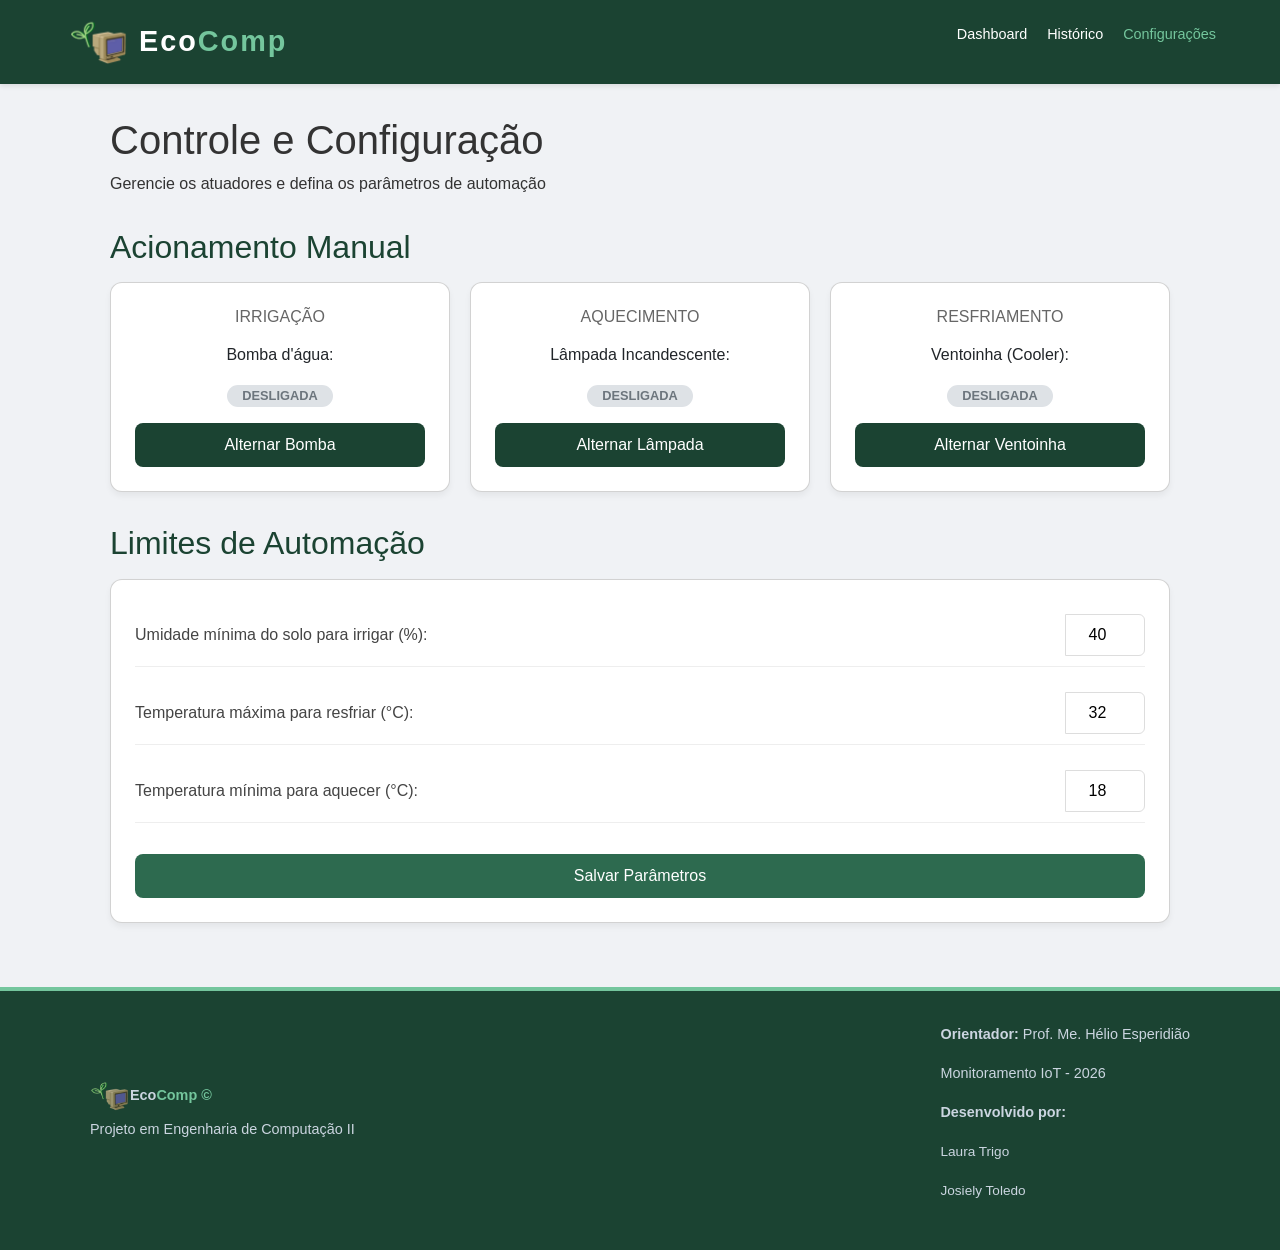
==== config.html @ d6438c7d "projeto completo no GitHub" ====
<!DOCTYPE html>
<html lang="pt-br">
<head>
    <meta charset="UTF-8">
    <meta name="viewport" content="width=device-width, initial-scale=1.0">
    <title>EcoComp | Configurações</title>
    <link rel="icon" type="image/png" href="img/logo.png"> <!-- favicon do site -->    
    <link href="https://cdn.jsdelivr.net/npm/bootstrap@5.3.0/dist/css/bootstrap.min.css" rel="stylesheet">
    <link rel="stylesheet" href="style.css">
</head>
<body>

    <nav class="navbar">
        <a href="index.html" class="logo-link">
            <div class="logo-container">
                <img src="img/logo.png" alt="Logo EcoComp" class="logo-img">
                <div class="logo">Eco<span>Comp</span></div>
            </div>
        </a>

        <ul class="nav-links">
            <li><a href="index.html">Dashboard</a></li>
            <li><a href="historico.html">Histórico</a></li>
            <li><a href="config.html" class="active">Configurações</a></li>
        </ul>
    </nav>

    <main class="container">
        <header class="header-main">
            <h1>Controle e Configuração</h1>
            <p>Gerencie os atuadores e defina os parâmetros de automação</p>
        </header>

        <h2 style="margin-bottom: 1rem; color: #1b4332;">Acionamento Manual</h2>
        <section class="grid-cards">
            
            <div class="card">
                <h3>Irrigação</h3>
                <div class="status-bomba">
                    <p>Bomba d'água:</p>
                    <span id="status-bomba" class="badge off">DESLIGADA</span>
                </div>
                <button class="btn-manual" onclick="toggleDispositivo('bomba')">Alternar Bomba</button>
            </div>

            <div class="card">
                <h3>Aquecimento</h3>
                <div class="status-bomba">
                    <p>Lâmpada Incandescente:</p>
                    <span id="status-lampada" class="badge off">DESLIGADA</span>
                </div>
                <button class="btn-manual" onclick="toggleDispositivo('lampada')">Alternar Lâmpada</button>
            </div>

            <div class="card">
                <h3>Resfriamento</h3>
                <div class="status-bomba">
                    <p>Ventoinha (Cooler):</p>
                    <span id="status-ventoinha" class="badge off">DESLIGADA</span>
                </div>
                <button class="btn-manual" onclick="toggleDispositivo('ventoinha')">Alternar Ventoinha</button>
            </div>

        </section>

        <h2 style="margin-bottom: 1rem; color: #1b4332; margin-top: 2rem;">Limites de Automação</h2>
        <section class="card" style="text-align: left;">
            <form id="form-config" class="config-form">
                <div class="input-group">
                    <label>Umidade mínima do solo para irrigar (%):</label>
                    <input type="number" id="threshold-solo" value="40" min="0" max="100">
                </div>
                
                <div class="input-group">
                    <label>Temperatura máxima para resfriar (°C):</label>
                    <input type="number" id="threshold-temp-max" value="32" min="0" max="50">
                </div>

                <div class="input-group">
                    <label>Temperatura mínima para aquecer (°C):</label>
                    <input type="number" id="threshold-temp-min" value="18" min="0" max="50">
                </div>

                <button type="button" class="btn-manual" style="margin-top: 1rem; background: #2d6a4f;" onclick="salvarConfig()">Salvar Parâmetros</button>
            </form>
        </section>
    </main>

        <footer class="footer">
        <div class="footer-content">
            <div class="footer-section">
                <div class="footer-brand">
                    <img src="img/logo.png" alt="Logo Pequeno EcoComp" class="footer-logo-img">
                    <p class="footer-title">Eco<span>Comp &copy;</span></p>
                </div>
                <p>Projeto em Engenharia de Computação II</p>
            </div>

            <div class="footer-section">
                <p><strong>Orientador:</strong> Prof. Me. Hélio Esperidião</p>
                <p>Monitoramento IoT - 2026</p>
                <p><b>Desenvolvido por: </b>
                <p><a href="mailto:ltrigo@univap.br" class="footer-link">Laura Trigo</a></p> <p><a
                        href="mailto:josielytoledo@univap.br" class="footer-link">Josiely Toledo</a></p>
                </p>
            </div>
        </div>
    </footer>

    <script src="config.js"></script>
</body>
</html>
---- style.css ----
* {
    margin: 0;
    padding: 0;
    box-sizing: border-box;
    font-family: 'Segoe UI', Tahoma, Geneva, Verdana, sans-serif;
}

html, body {
    height: 100%;
    margin: 0;
}

body {
    background-color: #f0f2f5;
    color: #333;
    min-height: 100vh; /* Ocupa no mínimo a altura total da janela */
}

/* navbar */
.navbar {
    background-color: #1b4332;
    color: white;
    padding: 1rem 5%;
    display: flex;
    justify-content: space-between;
    align-items: center;
    box-shadow: 0 2px 5px rgba(0, 0, 0, 0.1);
}

.logo {
    font-size: 1.5rem;
    font-weight: bold;
}

.logo span {
    color: #74c69d;
}

.nav-links {
    list-style: none;
    display: flex;
}

.nav-links li {
    margin-left: 20px;
}

.nav-links a {
    color: white;
    text-decoration: none;
    font-size: 0.9rem;
    transition: 0.3s;
}

.nav-links a:hover,
.nav-links a.active {
    color: #74c69d;
}

/* container */
.container {
    max-width: 1100px;
    margin: 2rem auto;
    padding: 0 20px;
    flex: 1 0 auto;
}

.header-main {
    margin-bottom: 2rem;
}

/* grid de cards */
.grid-cards {
    display: grid;
    grid-template-columns: repeat(auto-fit, minmax(300px, 1fr));
    gap: 20px;
    margin-bottom: 2rem;
}

.card {
    background: white;
    padding: 1.5rem;
    border-radius: 12px;
    box-shadow: 0 4px 6px rgba(0, 0, 0, 0.05);
    text-align: center;
}

.card h3 {
    font-size: 1rem;
    color: #666;
    margin-bottom: 1rem;
    text-transform: uppercase;
}

.value-container {
    display: inline-block;
    width: 45%;
}

.value {
    display: block;
    font-size: 2rem;
    font-weight: bold;
}

.value.green {
    color: #2d6a4f;
}

.value.blue {
    color: #4895ef;
}

small {
    color: #888;
    font-size: 0.8rem;
}

.status-bomba {
    margin-bottom: 1rem;
}

.badge {
    padding: 5px 15px;
    border-radius: 20px;
    font-size: 0.8rem;
    font-weight: bold;
}

.badge.off {
    background: #dee2e6;
    color: #6c757d;
}

.badge.on {
    background: #d8f3dc;
    color: #2d6a4f;
}

.btn-manual {
    background: #1b4332;
    color: white;
    border: none;
    padding: 10px 20px;
    border-radius: 8px;
    cursor: pointer;
    width: 100%;
    transition: 0.3s;
}

.btn-manual:hover {
    background: #2d6a4f;
}

.chart-section {
    background: white;
    padding: 1.5rem;
    border-radius: 12px;
    box-shadow: 0 4px 6px rgba(0, 0, 0, 0.05);
}

.logo-container {
    display: flex;
    align-items: center;
}

.logo-img {
    height: 60px;
    width: auto;

    margin-top: -8px;
    margin-right: 10px;
    margin-left: 5px;
    filter: drop-shadow(0 0 8px var(--neon-cyan));
    vertical-align: middle;
}

.logo {
    font-size: 1.8rem;
    letter-spacing: 2px;
}

.filter-bar {
    display: flex;
    justify-content: space-between;
    align-items: center;
    background: white;
    padding: 1rem 1.5rem;
    border-radius: 12px;
    margin-bottom: 2rem;
    box-shadow: 0 4px 6px rgba(0, 0, 0, 0.05);
}

.filter-group label {
    font-weight: bold;
    color: #1b4332;
    margin-right: 10px;
}

.filter-group select {
    padding: 8px;
    border-radius: 6px;
    border: 1px solid #ddd;
    outline: none;
}

.btn-export {
    background-color: #2d6a4f;
    color: white;
    border: none;
    padding: 10px 20px;
    border-radius: 8px;
    cursor: pointer;
    font-weight: bold;
    transition: 0.3s;
}

.btn-export:hover {
    background-color: #1b4332;
}

.table-section {
    margin-top: 2rem;
    background: white;
    border-radius: 12px;
    padding: 1rem;
    box-shadow: 0 4px 6px rgba(0, 0, 0, 0.05);
    overflow-x: auto;
}

.data-table {
    width: 100%;
    border-collapse: collapse;
    text-align: left;
}

.data-table th {
    background-color: #f8f9fa;
    color: #1b4332;
    padding: 12px;
    border-bottom: 2px solid #dee2e6;
}

.data-table td {
    padding: 12px;
    border-bottom: 1px solid #eee;
    color: #555;
    font-size: 0.9rem;
}

.data-table tr:hover {
    background-color: #f1f8f5;
}

.config-form {
    display: flex;
    flex-direction: column;
    gap: 15px;
}

.input-group {
    display: flex;
    justify-content: space-between;
    align-items: center;
    padding: 10px 0;
    border-bottom: 1px solid #eee;
}

.input-group label {
    font-weight: 500;
    color: #444;
}

.input-group input {
    padding: 8px;
    width: 80px;
    border-radius: 6px;
    border: 1px solid #ddd;
    text-align: center;
}

.input-group input:focus {
    border-color: #74c69d;
    outline: none;
}

.footer {
    background-color: #1b4332; 
    padding: 2rem 5%;
    margin-top: 4rem; 
    border-top: 4px solid #74c69d;
    width: 100%;
    flex-shrink: 0; /* Garante que o rodapé não seja "esmagado" */
}

.footer-content {
    max-width: 1100px;
    margin: 0 auto;
    display: flex;
    justify-content: space-between;
    align-items: center;
    flex-wrap: wrap; 
    gap: 20px;
}

.footer-section p {
    font-size: 0.9rem;
    line-height: 1.6;
    color: #cbd5e0;
}

.footer-title {
    font-size: 1.2rem;
    font-weight: bold;
    color: white;
    margin-bottom: 5px;
}

.footer-title span {
    color: #74c69d;
}

@media (max-width: 768px) {
    .footer-content {
        flex-direction: column;
        text-align: center;
    }
}

.footer-brand {
    display: flex;
    align-items: center; 
    justify-content: flex-start; 
    margin-bottom: 5px;
}

.footer-logo-img {
    height: 40px; 
    width: auto;
    opacity: 0.8;
    margin-top: -10px;
}

.footer-subtitle {
    color: #74c69d;
    margin-bottom: 5px; 
    font-size: 0.9rem;
    text-transform: uppercase;
    letter-spacing: 1px;
}

.footer-link {
    color: #cbd5e0;
    text-decoration: none;
    transition: 0.3s;
    font-size: 0.85rem;
}

.footer-link:hover {
    color: #74c69d;
    text-decoration: underline;
}

.footer-section {
    min-width: 200px;
}

.logo-link {
    text-decoration: none;
    color: inherit;       
    display: block;
}

.logo-link:hover {
    opacity: 0.9;          
    transition: 0.3s;
}

.logo-link {
    text-decoration: none;
    color: inherit; 
    display: block;
    transition: all 0.4s ease; 
}

.logo-link:hover {
    transform: translateY(-3px);
    cursor: pointer;
}

.logo-link:hover .logo {
    color: #74c69d; 
    transition: color 0.4s ease;
}

.logo-link:hover .logo span {
    color: white; 
    transition: color 0.4s ease;
}
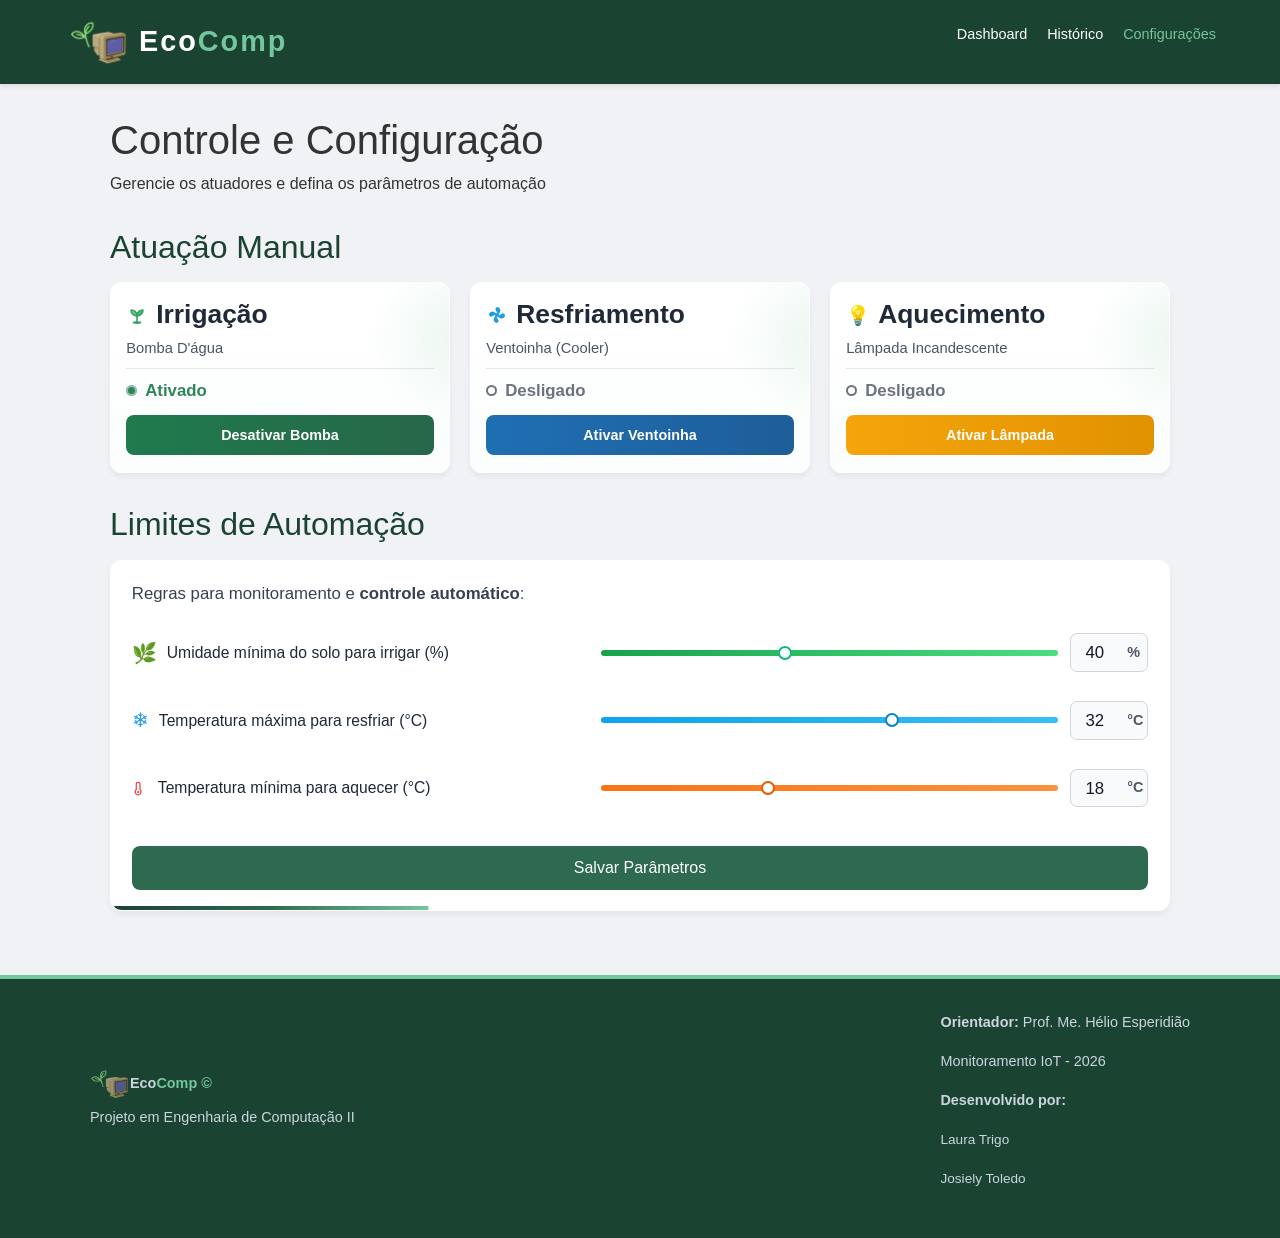
==== commit b1316e5c: "Atualização geral do projeto: dashboard, histórico e configurações" ====
--- a/config.html
+++ b/config.html
@@ -1,10 +1,10 @@
-<!DOCTYPE html>
+﻿<!DOCTYPE html>
 <html lang="pt-br">
 <head>
     <meta charset="UTF-8">
     <meta name="viewport" content="width=device-width, initial-scale=1.0">
     <title>EcoComp | Configurações</title>
-    <link rel="icon" type="image/png" href="img/logo.png"> <!-- favicon do site -->    
+    <link rel="icon" type="image/png" href="img/logo.png">
     <link href="https://cdn.jsdelivr.net/npm/bootstrap@5.3.0/dist/css/bootstrap.min.css" rel="stylesheet">
     <link rel="stylesheet" href="style.css">
 </head>
@@ -31,54 +31,66 @@
             <p>Gerencie os atuadores e defina os parâmetros de automação</p>
         </header>
 
-        <h2 style="margin-bottom: 1rem; color: #1b4332;">Acionamento Manual</h2>
-        <section class="grid-cards">
-            
-            <div class="card">
-                <h3>Irrigação</h3>
-                <div class="status-bomba">
-                    <p>Bomba d'água:</p>
-                    <span id="status-bomba" class="badge off">DESLIGADA</span>
+        <h2 style="margin-bottom: 1rem; color: #1b4332;">Atuação Manual</h2>
+        <section class="grid-cards config-cards">
+            <div class="card config-actuator-card config-irrigacao">
+                <h3><span class="cfg-icon cfg-icon-irrigacao" aria-hidden="true"></span>Irrigação</h3>
+                <p class="cfg-subtitle">Bomba D'água</p>
+                <div class="cfg-status-row">
+                    <span id="status-bomba" class="status-pill on">Ativado</span>
                 </div>
-                <button class="btn-manual" onclick="toggleDispositivo('bomba')">Alternar Bomba</button>
+                <button class="btn-manual btn-irrigacao" onclick="toggleDispositivo('bomba')">Ativar Bomba</button>
             </div>
 
-            <div class="card">
-                <h3>Aquecimento</h3>
-                <div class="status-bomba">
-                    <p>Lâmpada Incandescente:</p>
-                    <span id="status-lampada" class="badge off">DESLIGADA</span>
+            <div class="card config-actuator-card config-resfriamento">
+                <h3><span class="cfg-icon cfg-icon-resfriamento" aria-hidden="true"></span>Resfriamento</h3>
+                <p class="cfg-subtitle">Ventoinha (Cooler)</p>
+                <div class="cfg-status-row">
+                    <span id="status-ventoinha" class="status-pill off">Desligado</span>
                 </div>
-                <button class="btn-manual" onclick="toggleDispositivo('lampada')">Alternar Lâmpada</button>
+                <button class="btn-manual btn-resfriamento" onclick="toggleDispositivo('ventoinha')">Ativar Ventoinha</button>
             </div>
 
-            <div class="card">
-                <h3>Resfriamento</h3>
-                <div class="status-bomba">
-                    <p>Ventoinha (Cooler):</p>
-                    <span id="status-ventoinha" class="badge off">DESLIGADA</span>
+            <div class="card config-actuator-card config-aquecimento">
+                <h3><span class="cfg-icon">💡</span>Aquecimento</h3>
+                <p class="cfg-subtitle">Lâmpada Incandescente</p>
+                <div class="cfg-status-row">
+                    <span id="status-lampada" class="status-pill off">Desligado</span>
                 </div>
-                <button class="btn-manual" onclick="toggleDispositivo('ventoinha')">Alternar Ventoinha</button>
+                <button class="btn-manual btn-aquecimento" onclick="toggleDispositivo('lampada')">Ativar Lâmpada</button>
             </div>
-
         </section>
 
         <h2 style="margin-bottom: 1rem; color: #1b4332; margin-top: 2rem;">Limites de Automação</h2>
-        <section class="card" style="text-align: left;">
+        <section class="card config-rules-card" style="text-align: left;">
             <form id="form-config" class="config-form">
-                <div class="input-group">
-                    <label>Umidade mínima do solo para irrigar (%):</label>
-                    <input type="number" id="threshold-solo" value="40" min="0" max="100">
-                </div>
-                
-                <div class="input-group">
-                    <label>Temperatura máxima para resfriar (°C):</label>
-                    <input type="number" id="threshold-temp-max" value="32" min="0" max="50">
+                <p class="rules-title">Regras para monitoramento e <strong>controle automático</strong>:</p>
+
+                <div class="rule-row rule-soil">
+                    <label for="threshold-solo" class="rule-label"><span class="rule-icon">🌿</span>Umidade mínima do solo para irrigar (%)</label>
+                    <input type="range" id="threshold-solo-range" min="0" max="100" value="40" class="rule-range">
+                    <div class="rule-value">
+                        <input type="number" id="threshold-solo" value="40" min="0" max="100">
+                        <span>%</span>
+                    </div>
                 </div>
 
-                <div class="input-group">
-                    <label>Temperatura mínima para aquecer (°C):</label>
-                    <input type="number" id="threshold-temp-min" value="18" min="0" max="50">
+                <div class="rule-row rule-cool">
+                    <label for="threshold-temp-max" class="rule-label"><span class="rule-icon">❄</span>Temperatura máxima para resfriar (°C)</label>
+                    <input type="range" id="threshold-temp-max-range" min="0" max="50" value="32" class="rule-range">
+                    <div class="rule-value">
+                        <input type="number" id="threshold-temp-max" value="32" min="0" max="50">
+                        <span>°C</span>
+                    </div>
+                </div>
+
+                <div class="rule-row rule-heat">
+                    <label for="threshold-temp-min" class="rule-label"><span class="rule-icon rule-icon-temp" aria-hidden="true"></span>Temperatura mínima para aquecer (°C)</label>
+                    <input type="range" id="threshold-temp-min-range" min="0" max="50" value="18" class="rule-range">
+                    <div class="rule-value">
+                        <input type="number" id="threshold-temp-min" value="18" min="0" max="50">
+                        <span>°C</span>
+                    </div>
                 </div>
 
                 <button type="button" class="btn-manual" style="margin-top: 1rem; background: #2d6a4f;" onclick="salvarConfig()">Salvar Parâmetros</button>
@@ -86,7 +98,7 @@
         </section>
     </main>
 
-        <footer class="footer">
+    <footer class="footer">
         <div class="footer-content">
             <div class="footer-section">
                 <div class="footer-brand">
@@ -99,10 +111,9 @@
             <div class="footer-section">
                 <p><strong>Orientador:</strong> Prof. Me. Hélio Esperidião</p>
                 <p>Monitoramento IoT - 2026</p>
-                <p><b>Desenvolvido por: </b>
-                <p><a href="mailto:ltrigo@univap.br" class="footer-link">Laura Trigo</a></p> <p><a
-                        href="mailto:josielytoledo@univap.br" class="footer-link">Josiely Toledo</a></p>
-                </p>
+                <p><b>Desenvolvido por: </b></p>
+                <p><a href="mailto:ltrigo@univap.br" class="footer-link">Laura Trigo</a></p>
+                <p><a href="mailto:josielytoledo@univap.br" class="footer-link">Josiely Toledo</a></p>
             </div>
         </div>
     </footer>
--- a/style.css
+++ b/style.css
@@ -83,6 +83,147 @@
     border-radius: 12px;
     box-shadow: 0 4px 6px rgba(0, 0, 0, 0.05);
     text-align: center;
+    position: relative;
+    overflow: hidden;
+    transition: transform 0.25s ease, box-shadow 0.25s ease, border-color 0.25s ease;
+    border: 1px solid transparent;
+}
+
+.card::after {
+    content: "";
+    position: absolute;
+    left: 0;
+    bottom: 0;
+    width: 100%;
+    height: 4px;
+    background: linear-gradient(90deg, #1b4332, #2d6a4f, #74c69d);
+    transform: scaleX(0.3);
+    transform-origin: left;
+    transition: transform 0.25s ease;
+}
+
+.card:hover {
+    transform: translateY(-5px);
+    box-shadow: 0 14px 24px rgba(27, 67, 50, 0.2);
+}
+
+.card:hover::after {
+    transform: scaleX(1);
+}
+
+.dashboard-cards .dashboard-card {
+    cursor: pointer;
+    background: linear-gradient(180deg, #ffffff 0%, #fbfefc 100%);
+    text-align: left;
+    padding: 1rem 1.2rem;
+}
+
+.dashboard-cards .dashboard-card::after {
+    display: none;
+}
+
+.dashboard-cards .dashboard-card::before {
+    content: "";
+    position: absolute;
+    inset: -20% -30% auto auto;
+    width: 180px;
+    height: 180px;
+    border-radius: 50%;
+    background: radial-gradient(circle, rgba(116, 198, 157, 0.2), transparent 70%);
+    opacity: 0.65;
+    transition: opacity 0.25s ease;
+    pointer-events: none;
+}
+
+.dashboard-cards .dashboard-card:hover {
+    transform: translateY(-8px) scale(1.02);
+    border-color: #2d6a4f;
+    box-shadow: 0 18px 30px rgba(27, 67, 50, 0.26), 0 0 0 3px rgba(116, 198, 157, 0.4);
+}
+
+.dashboard-cards .dashboard-card:hover::before {
+    opacity: 1;
+}
+
+.dashboard-cards .dashboard-card:hover h3 {
+    color: #1b4332;
+}
+
+.sensor-card {
+    --accent: #2d6a4f;
+    --accent-soft: rgba(45, 106, 79, 0.16);
+}
+
+.sensor-card h3 {
+    margin: 0;
+    text-transform: none;
+    font-size: 1.75rem;
+    font-weight: 700;
+    color: #2f3640;
+    display: flex;
+    align-items: center;
+    gap: 8px;
+}
+
+.sensor-card .card-icon {
+    font-size: 1.2rem;
+    line-height: 1;
+    font-family: "Segoe UI Emoji", "Apple Color Emoji", "Noto Color Emoji", sans-serif;
+}
+
+.sensor-card .card-icon.thermo-icon {
+    width: 18px;
+    height: 22px;
+    flex-shrink: 0;
+    display: inline-block;
+    background-repeat: no-repeat;
+    background-size: 90% 90%;
+    background-position: center;
+    background-image: url("data:image/svg+xml,%3Csvg xmlns='http://www.w3.org/2000/svg' viewBox='-2 -2 28 28' fill='none' stroke='%23e74c3c' stroke-width='2.2' stroke-linecap='round' stroke-linejoin='round'%3E%3Cpath d='M14 14.8V5a4 4 0 0 0-8 0v9.8a6 6 0 1 0 8 0Z'/%3E%3Cline x1='10' y1='9' x2='10' y2='17'/%3E%3C/svg%3E");
+}
+
+.sensor-card .card-main-value {
+    margin-top: 8px;
+    font-size: 2.05rem;
+    color: #1f3d31;
+    line-height: 1.1;
+}
+
+.sensor-card small {
+    display: block;
+    margin-top: 4px;
+    color: #6c757d;
+    font-size: 0.88rem;
+    font-weight: 500;
+}
+
+.meter {
+    margin-top: 10px;
+    height: 8px;
+    border-radius: 999px;
+    background: #d9dee3;
+    overflow: hidden;
+}
+
+.meter-fill {
+    display: block;
+    height: 100%;
+    width: 0;
+    border-radius: inherit;
+    background: linear-gradient(90deg, var(--accent), rgba(255, 255, 255, 0.65));
+    transition: width 0.35s ease;
+}
+
+.soil-card {
+    --accent: #2f9e44;
+}
+
+.air-card {
+    --accent: #2b8bd8;
+}
+
+.temp-card {
+    --accent: #d9a106;
 }
 
 .card h3 {
@@ -159,6 +300,388 @@
     box-shadow: 0 4px 6px rgba(0, 0, 0, 0.05);
 }
 
+.dashboard-main-chart {
+    position: relative;
+    overflow: hidden;
+    border: 1px solid transparent;
+    transition: transform 0.25s ease, box-shadow 0.25s ease, border-color 0.25s ease;
+}
+
+.dashboard-main-chart::after {
+    content: "";
+    position: absolute;
+    left: 0;
+    bottom: 0;
+    width: 100%;
+    height: 4px;
+    background: linear-gradient(90deg, #1b4332, #2d6a4f, #74c69d);
+    transform: scaleX(0.3);
+    transform-origin: left;
+    transition: transform 0.25s ease;
+}
+
+.dashboard-main-chart:hover {
+    transform: translateY(-5px);
+    border-color: #2d6a4f;
+    box-shadow: 0 14px 24px rgba(27, 67, 50, 0.2);
+}
+
+.dashboard-main-chart:hover::after {
+    transform: scaleX(1);
+}
+
+.history-chart-section {
+    background: white;
+    border: 1px solid #e9ecef;
+    display: flex;
+    flex-direction: column;
+    align-items: center;
+    min-height: 620px;
+    height: 620px;
+}
+
+.history-effect-card {
+    position: relative;
+    overflow: hidden;
+    border: 1px solid transparent;
+    background: linear-gradient(180deg, #ffffff 0%, #fbfefc 100%);
+    transition: transform 0.25s ease, box-shadow 0.25s ease, border-color 0.25s ease;
+}
+
+.history-effect-card::after {
+    content: "";
+    position: absolute;
+    left: 0;
+    bottom: 0;
+    width: 100%;
+    height: 4px;
+    background: linear-gradient(90deg, #1b4332, #2d6a4f, #74c69d);
+    transform: scaleX(0.3);
+    transform-origin: left;
+    transition: transform 0.25s ease;
+}
+
+.history-effect-card:hover {
+    transform: translateY(-5px);
+    border-color: #2d6a4f;
+    box-shadow: 0 14px 24px rgba(27, 67, 50, 0.2);
+}
+
+.history-toolbar {
+    margin-bottom: 1rem;
+    padding: 0.6rem 0.8rem;
+    display: flex;
+    justify-content: space-between;
+    align-items: center;
+    gap: 12px;
+    flex-wrap: wrap;
+    overflow: visible;
+    z-index: 30;
+}
+
+.history-toolbar::after {
+    display: none;
+}
+
+.history-period-tabs {
+    display: flex;
+    align-items: center;
+    gap: 8px;
+    flex-wrap: wrap;
+}
+
+.period-tab {
+    border: 1px solid #d7dce2;
+    background: #f3f4f6;
+    color: #374151;
+    border-radius: 8px;
+    padding: 6px 10px;
+    font-size: 0.78rem;
+    font-weight: 600;
+    cursor: pointer;
+    transition: transform 0.25s ease, box-shadow 0.25s ease, border-color 0.25s ease, background-color 0.25s ease;
+}
+
+.period-tab:hover {
+    border-color: #74c69d;
+    background: linear-gradient(180deg, #f8fffb 0%, #e9f9f0 100%);
+    color: #1f513b;
+    transform: translateY(-2px);
+    box-shadow: 0 10px 20px rgba(27, 67, 50, 0.18), 0 0 0 2px rgba(116, 198, 157, 0.38), 0 0 16px rgba(116, 198, 157, 0.28);
+}
+
+.period-tab.active {
+    color: #111827;
+    background: #e5e7eb;
+    border-color: #c7ced8;
+    box-shadow: inset 0 0 0 1px rgba(31, 41, 55, 0.08);
+}
+
+.history-toolbar-actions {
+    display: flex;
+    align-items: center;
+    gap: 10px;
+}
+
+.export-select {
+    position: relative;
+    z-index: 40;
+}
+
+.export-menu {
+    position: absolute;
+    top: calc(100% + 8px);
+    right: 0;
+    min-width: 180px;
+    background: white;
+    border: 1px solid #d1d5db;
+    border-radius: 10px;
+    box-shadow: 0 10px 24px rgba(15, 23, 42, 0.16);
+    padding: 8px;
+    display: flex;
+    flex-direction: column;
+    gap: 4px;
+    z-index: 999;
+}
+
+.export-menu.hidden {
+    display: none;
+}
+
+.export-menu button {
+    border: none;
+    background: transparent;
+    color: #374151;
+    text-align: left;
+    font-size: 0.85rem;
+    font-weight: 600;
+    border-radius: 7px;
+    padding: 8px 10px;
+    cursor: pointer;
+}
+
+.export-menu button:hover {
+    background: #f3f4f6;
+}
+
+.sensor-select {
+    position: relative;
+    z-index: 40;
+}
+
+.sensor-toggle-btn {
+    border: 1px solid #cfd8e3;
+    background: white;
+    color: #4b5563;
+    border-radius: 8px;
+    padding: 8px 12px;
+    font-size: 0.85rem;
+    font-weight: 600;
+    cursor: pointer;
+    transition: transform 0.25s ease, box-shadow 0.25s ease, border-color 0.25s ease, background-color 0.25s ease;
+}
+
+.sensor-toggle-btn:hover {
+    background: linear-gradient(180deg, #ffffff 0%, #e9f9f0 100%);
+    color: #1f513b;
+    border-color: #74c69d;
+    transform: translateY(-2px);
+    box-shadow: 0 10px 20px rgba(27, 67, 50, 0.18), 0 0 0 2px rgba(116, 198, 157, 0.38), 0 0 16px rgba(116, 198, 157, 0.28);
+}
+
+.sensor-toggle-btn:active {
+    transform: translateY(0);
+}
+
+.sensor-menu {
+    position: absolute;
+    top: calc(100% + 8px);
+    right: 0;
+    min-width: 250px;
+    background: white;
+    border: 1px solid #d1d5db;
+    border-radius: 10px;
+    box-shadow: 0 10px 24px rgba(15, 23, 42, 0.16);
+    padding: 10px 12px;
+    z-index: 999;
+}
+
+.sensor-menu.hidden {
+    display: none;
+}
+
+.sensor-menu label {
+    display: flex;
+    align-items: center;
+    gap: 8px;
+    color: #374151;
+    font-size: 0.85rem;
+    margin: 6px 0;
+    cursor: pointer;
+}
+
+.sensor-menu-title {
+    margin: 2px 0 8px;
+    color: #4b5563;
+    font-size: 0.78rem;
+    font-weight: 700;
+}
+
+.history-table-header {
+    display: flex;
+    justify-content: space-between;
+    align-items: flex-start;
+    gap: 10px;
+    margin-bottom: 0.6rem;
+    flex-wrap: wrap;
+}
+
+.history-table-header h2 {
+    margin: 0;
+    font-size: 1.1rem;
+    color: #1f2937;
+    padding-top: 4px;
+}
+
+.history-table-controls {
+    display: flex;
+    align-items: center;
+    justify-content: space-between;
+    gap: 10px;
+    flex: 1;
+    flex-wrap: wrap;
+}
+
+.history-mini-tabs {
+    display: flex;
+    align-items: center;
+    gap: 8px;
+    flex-wrap: wrap;
+}
+
+.period-tab-mini {
+    border-radius: 7px;
+    padding: 7px 12px;
+    font-size: 0.82rem;
+}
+
+.history-export-group {
+    display: flex;
+    align-items: center;
+    gap: 6px;
+}
+
+.btn-export-small {
+    padding: 5px 10px;
+    font-size: 0.74rem;
+}
+
+.btn-export-ghost {
+    border: 1px solid #d1d5db;
+    background: #f3f4f6;
+    color: #4b5563;
+    border-radius: 6px;
+    padding: 7px 12px;
+    font-size: 0.82rem;
+    font-weight: 600;
+    cursor: pointer;
+    transition: transform 0.25s ease, box-shadow 0.25s ease, border-color 0.25s ease, background-color 0.25s ease;
+}
+
+.btn-export-ghost:hover {
+    background: linear-gradient(180deg, #f8fffb 0%, #e9f9f0 100%);
+    border-color: #74c69d;
+    color: #1f513b;
+    transform: translateY(-2px);
+    box-shadow: 0 10px 20px rgba(27, 67, 50, 0.18), 0 0 0 2px rgba(116, 198, 157, 0.38), 0 0 16px rgba(116, 198, 157, 0.28);
+}
+
+.btn-export-ghost:disabled {
+    opacity: 0.75;
+    cursor: not-allowed;
+}
+
+.btn-export {
+    transition: transform 0.25s ease, box-shadow 0.25s ease, border-color 0.25s ease, background-color 0.25s ease;
+    border: 1px solid transparent;
+}
+
+.btn-export:hover {
+    transform: translateY(-2px);
+    border-color: #95d5b2;
+    background: linear-gradient(90deg, #2d6a4f 0%, #40916c 100%);
+    box-shadow: 0 12px 24px rgba(27, 67, 50, 0.28), 0 0 0 2px rgba(149, 213, 178, 0.42), 0 0 18px rgba(149, 213, 178, 0.32);
+}
+
+.btn-export:active,
+.btn-export-ghost:active,
+.period-tab:active {
+    transform: translateY(0);
+}
+
+.history-table-wrap {
+    max-height: 420px;
+    overflow: auto;
+}
+
+.history-table-wrap .data-table thead th {
+    position: sticky;
+    top: 0;
+    z-index: 2;
+    background-color: #f8f9fa;
+}
+
+.history-effect-card:hover::after {
+    transform: scaleX(1);
+}
+
+.history-legend {
+    display: flex;
+    justify-content: center;
+    align-items: center;
+    flex-wrap: wrap;
+    gap: 10px 14px;
+    margin-bottom: 10px;
+    text-align: center;
+    width: 100%;
+}
+
+#historyChart {
+    display: block;
+    width: 100% !important;
+    max-width: none;
+    height: 100% !important;
+    margin: 0 auto;
+}
+
+.history-legend ul {
+    display: flex;
+    justify-content: center;
+    align-items: center;
+    flex-wrap: wrap;
+    gap: 10px 14px;
+    list-style: none;
+    margin: 0;
+    padding: 0;
+}
+
+.history-legend li {
+    display: inline-flex;
+    align-items: center;
+    gap: 6px;
+    font-size: 0.82rem;
+    color: #555;
+    white-space: nowrap;
+    cursor: pointer;
+}
+
+.history-legend .legend-box {
+    width: 34px;
+    height: 12px;
+    border: 2px solid;
+    border-radius: 1px;
+}
+
 .logo-container {
     display: flex;
     align-items: center;
@@ -207,12 +730,12 @@
 .btn-export {
     background-color: #2d6a4f;
     color: white;
-    border: none;
+    border: 1px solid transparent;
     padding: 10px 20px;
     border-radius: 8px;
     cursor: pointer;
     font-weight: bold;
-    transition: 0.3s;
+    transition: transform 0.25s ease, box-shadow 0.25s ease, border-color 0.25s ease, background-color 0.25s ease;
 }
 
 .btn-export:hover {
@@ -228,6 +751,10 @@
     overflow-x: auto;
 }
 
+.history-table-scroll {
+    overflow: hidden;
+}
+
 .data-table {
     width: 100%;
     border-collapse: collapse;
@@ -257,6 +784,295 @@
     flex-direction: column;
     gap: 15px;
 }
+
+.config-rules-card {
+    padding: 1.25rem 1.3rem;
+}
+
+.rules-title {
+    margin: 0 0 0.35rem;
+    color: #374151;
+    font-size: 1.05rem;
+}
+
+.rule-row {
+    display: grid;
+    grid-template-columns: minmax(260px, 1fr) minmax(140px, 1fr) 78px;
+    align-items: center;
+    gap: 12px;
+    padding: 0.45rem 0;
+}
+
+.rule-label {
+    display: flex;
+    align-items: center;
+    gap: 10px;
+    color: #1f2937;
+    font-size: 0.98rem;
+    font-weight: 500;
+}
+
+.rule-icon {
+    font-size: 1.25rem;
+    line-height: 1;
+}
+
+.rule-cool .rule-icon {
+    color: #1f9bea;
+}
+
+.rule-icon-temp {
+    width: 16px;
+    height: 18px;
+    display: inline-block;
+    background-repeat: no-repeat;
+    background-size: contain;
+    background-position: center;
+    background-image: url("data:image/svg+xml,%3Csvg xmlns='http://www.w3.org/2000/svg' viewBox='0 0 24 24' fill='none'%3E%3Cpath d='M12 14.4V6.2a2.8 2.8 0 1 0-5.6 0v8.2a4.4 4.4 0 1 0 5.6 0Z' stroke='%23ef4444' stroke-width='1.9' stroke-linecap='round' stroke-linejoin='round'/%3E%3Ccircle cx='9.2' cy='18.1' r='1.7' fill='%23ef4444'/%3E%3C/svg%3E");
+}
+
+.rule-range {
+    appearance: none;
+    width: 100%;
+    height: 6px;
+    border-radius: 999px;
+    background: #d1d5db;
+    outline: none;
+}
+
+.rule-range::-webkit-slider-thumb {
+    appearance: none;
+    width: 14px;
+    height: 14px;
+    border-radius: 50%;
+    background: #fff;
+    border: 2px solid #10b981;
+    cursor: pointer;
+}
+
+.rule-range::-moz-range-thumb {
+    width: 14px;
+    height: 14px;
+    border-radius: 50%;
+    background: #fff;
+    border: 2px solid #10b981;
+    cursor: pointer;
+}
+
+.rule-soil .rule-range {
+    background: linear-gradient(90deg, #16a34a, #4ade80);
+}
+
+.rule-cool .rule-range {
+    background: linear-gradient(90deg, #0ea5e9, #38bdf8);
+}
+
+.rule-heat .rule-range {
+    background: linear-gradient(90deg, #f97316, #fb923c);
+}
+
+.rule-cool .rule-range::-webkit-slider-thumb {
+    border-color: #0284c7;
+}
+
+.rule-cool .rule-range::-moz-range-thumb {
+    border-color: #0284c7;
+}
+
+.rule-heat .rule-range::-webkit-slider-thumb {
+    border-color: #ea580c;
+}
+
+.rule-heat .rule-range::-moz-range-thumb {
+    border-color: #ea580c;
+}
+
+.rule-value {
+    display: flex;
+    align-items: center;
+    justify-content: space-between;
+    gap: 8px;
+    border: 1px solid #d1d5db;
+    border-radius: 7px;
+    padding: 0.35rem 0.5rem;
+    background: #f9fafb;
+}
+
+.rule-value input {
+    width: 40px;
+    border: none;
+    background: transparent;
+    text-align: right;
+    font-size: 1.05rem;
+    color: #111827;
+    outline: none;
+}
+
+.rule-value span {
+    color: #4b5563;
+    font-weight: 600;
+    font-size: 0.9rem;
+}
+
+@media (max-width: 900px) {
+    .rule-row {
+        grid-template-columns: 1fr;
+        gap: 8px;
+    }
+}
+
+.config-cards .config-actuator-card {
+    cursor: pointer;
+    text-align: left;
+    padding: 1rem 0.95rem 1.05rem;
+    border: 1px solid transparent;
+    background: linear-gradient(180deg, #ffffff 0%, #fbfefc 100%);
+}
+
+.config-cards .config-actuator-card::after {
+    display: none;
+}
+
+.config-cards .config-actuator-card::before {
+    content: "";
+    position: absolute;
+    inset: -20% -30% auto auto;
+    width: 180px;
+    height: 180px;
+    border-radius: 50%;
+    background: radial-gradient(circle, rgba(116, 198, 157, 0.2), transparent 70%);
+    opacity: 0.65;
+    pointer-events: none;
+    transition: opacity 0.25s ease;
+}
+
+.config-cards .config-actuator-card:hover {
+    transform: translateY(-8px) scale(1.02);
+    border-color: #2d6a4f;
+    box-shadow: 0 18px 30px rgba(27, 67, 50, 0.26), 0 0 0 3px rgba(116, 198, 157, 0.4);
+}
+
+.config-cards .config-actuator-card:hover::before {
+    opacity: 1;
+}
+
+.config-cards .config-actuator-card:hover h3 {
+    color: #1b4332;
+}
+
+.config-cards .config-actuator-card h3 {
+    margin: 0;
+    text-transform: none;
+    display: flex;
+    align-items: center;
+    gap: 8px;
+    font-size: 1.65rem;
+    font-weight: 700;
+    color: #1f2937;
+}
+
+.cfg-icon {
+    font-size: 1.2rem;
+    line-height: 1;
+}
+
+.cfg-icon-irrigacao,
+.cfg-icon-resfriamento {
+    width: 22px;
+    height: 22px;
+    display: inline-block;
+    background-repeat: no-repeat;
+    background-size: contain;
+    background-position: center;
+    flex-shrink: 0;
+}
+
+.cfg-icon-irrigacao {
+    background-image: url("data:image/svg+xml,%3Csvg xmlns='http://www.w3.org/2000/svg' viewBox='0 0 24 24' fill='none' stroke='%2338a169' stroke-width='1.8' stroke-linecap='round' stroke-linejoin='round'%3E%3Cpath d='M12 20V10'/%3E%3Cpath d='M12 13c-3.7 0-6.5-2.8-6.5-6.5C9.2 6.5 12 9.3 12 13Z' fill='%2368d391' stroke='%2338a169'/%3E%3Cpath d='M12 13c3.7 0 6.5-2.8 6.5-6.5C14.8 6.5 12 9.3 12 13Z' fill='%2348bb78' stroke='%2338a169'/%3E%3Cellipse cx='12' cy='20.3' rx='4.8' ry='1.5' fill='%2338a169' stroke='none'/%3E%3C/svg%3E");
+}
+
+.cfg-icon-resfriamento {
+    background-image: url("data:image/svg+xml,%3Csvg xmlns='http://www.w3.org/2000/svg' viewBox='0 0 24 24' fill='%231f9bea'%3E%3Ccircle cx='12' cy='12' r='2.1'/%3E%3Cpath d='M12 3.2a3.7 3.7 0 0 1 3.2 5.6l-1.7 2.9-3.3-5.8A3.7 3.7 0 0 1 12 3.2Z'/%3E%3Cpath d='M20.8 12a3.7 3.7 0 0 1-5.6 3.2l-2.9-1.7 5.8-3.3A3.7 3.7 0 0 1 20.8 12Z'/%3E%3Cpath d='M12 20.8a3.7 3.7 0 0 1-3.2-5.6l1.7-2.9 3.3 5.8A3.7 3.7 0 0 1 12 20.8Z'/%3E%3Cpath d='M3.2 12a3.7 3.7 0 0 1 5.6-3.2l2.9 1.7-5.8 3.3A3.7 3.7 0 0 1 3.2 12Z'/%3E%3C/svg%3E");
+}
+
+.cfg-subtitle {
+    margin: 0.35rem 0 0.6rem;
+    color: #4b5563;
+    font-size: 0.92rem;
+}
+
+.cfg-status-row {
+    border-top: 1px solid #e5e7eb;
+    padding-top: 0.55rem;
+    margin-bottom: 0.75rem;
+}
+
+.status-pill {
+    display: inline-flex;
+    align-items: center;
+    gap: 8px;
+    font-size: 1.05rem;
+    font-weight: 700;
+}
+
+.status-pill::before {
+    content: "";
+    width: 11px;
+    height: 11px;
+    border-radius: 50%;
+    background: currentColor;
+    box-shadow: inset 0 0 0 2px rgba(255, 255, 255, 0.5);
+}
+
+.status-pill.on {
+    color: #2f855a;
+}
+
+.status-pill.off {
+    color: #6b7280;
+}
+
+.status-pill.off::before {
+    background: transparent;
+    box-shadow: inset 0 0 0 2px currentColor;
+}
+
+.status-pill.bomba.on {
+    color: #2f855a;
+}
+
+.status-pill.ventoinha.on {
+    color: #1f6fb3;
+}
+
+.status-pill.lampada.on {
+    color: #d98b00;
+}
+
+.btn-irrigacao {
+    background: linear-gradient(90deg, #1f7a4d, #276749);
+}
+
+.btn-resfriamento {
+    background: linear-gradient(90deg, #1f6fb3, #1e5e99);
+}
+
+.btn-aquecimento {
+    background: linear-gradient(90deg, #f5a50b, #e19200);
+}
+
+.config-actuator-card .btn-manual {
+    border-radius: 8px;
+    font-size: 0.9rem;
+    font-weight: 700;
+    padding: 8px 14px;
+    display: inline-flex;
+    align-items: center;
+    justify-content: center;
+    gap: 8px;
+    min-height: 40px;
+}
+
 
 .input-group {
     display: flex;
@@ -396,4 +1212,4 @@
 .logo-link:hover .logo span {
     color: white; 
     transition: color 0.4s ease;
-}+}
